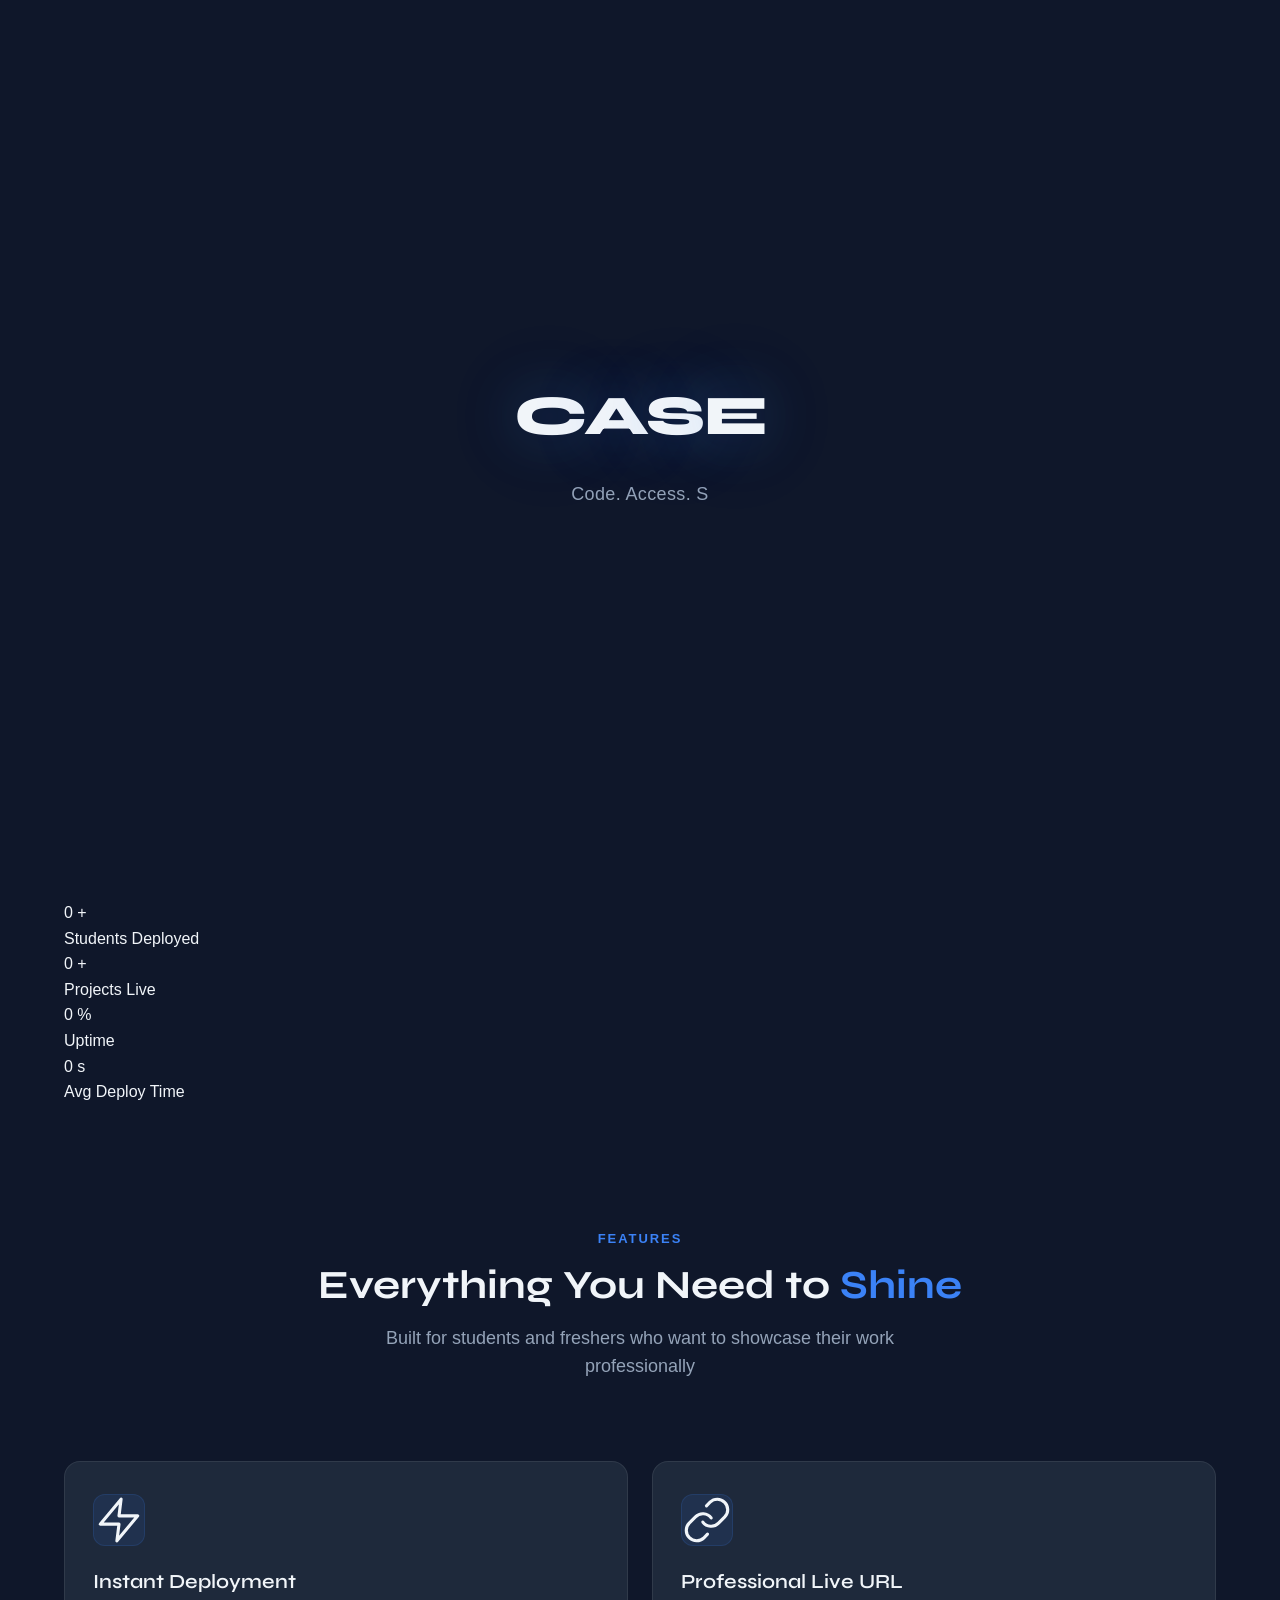
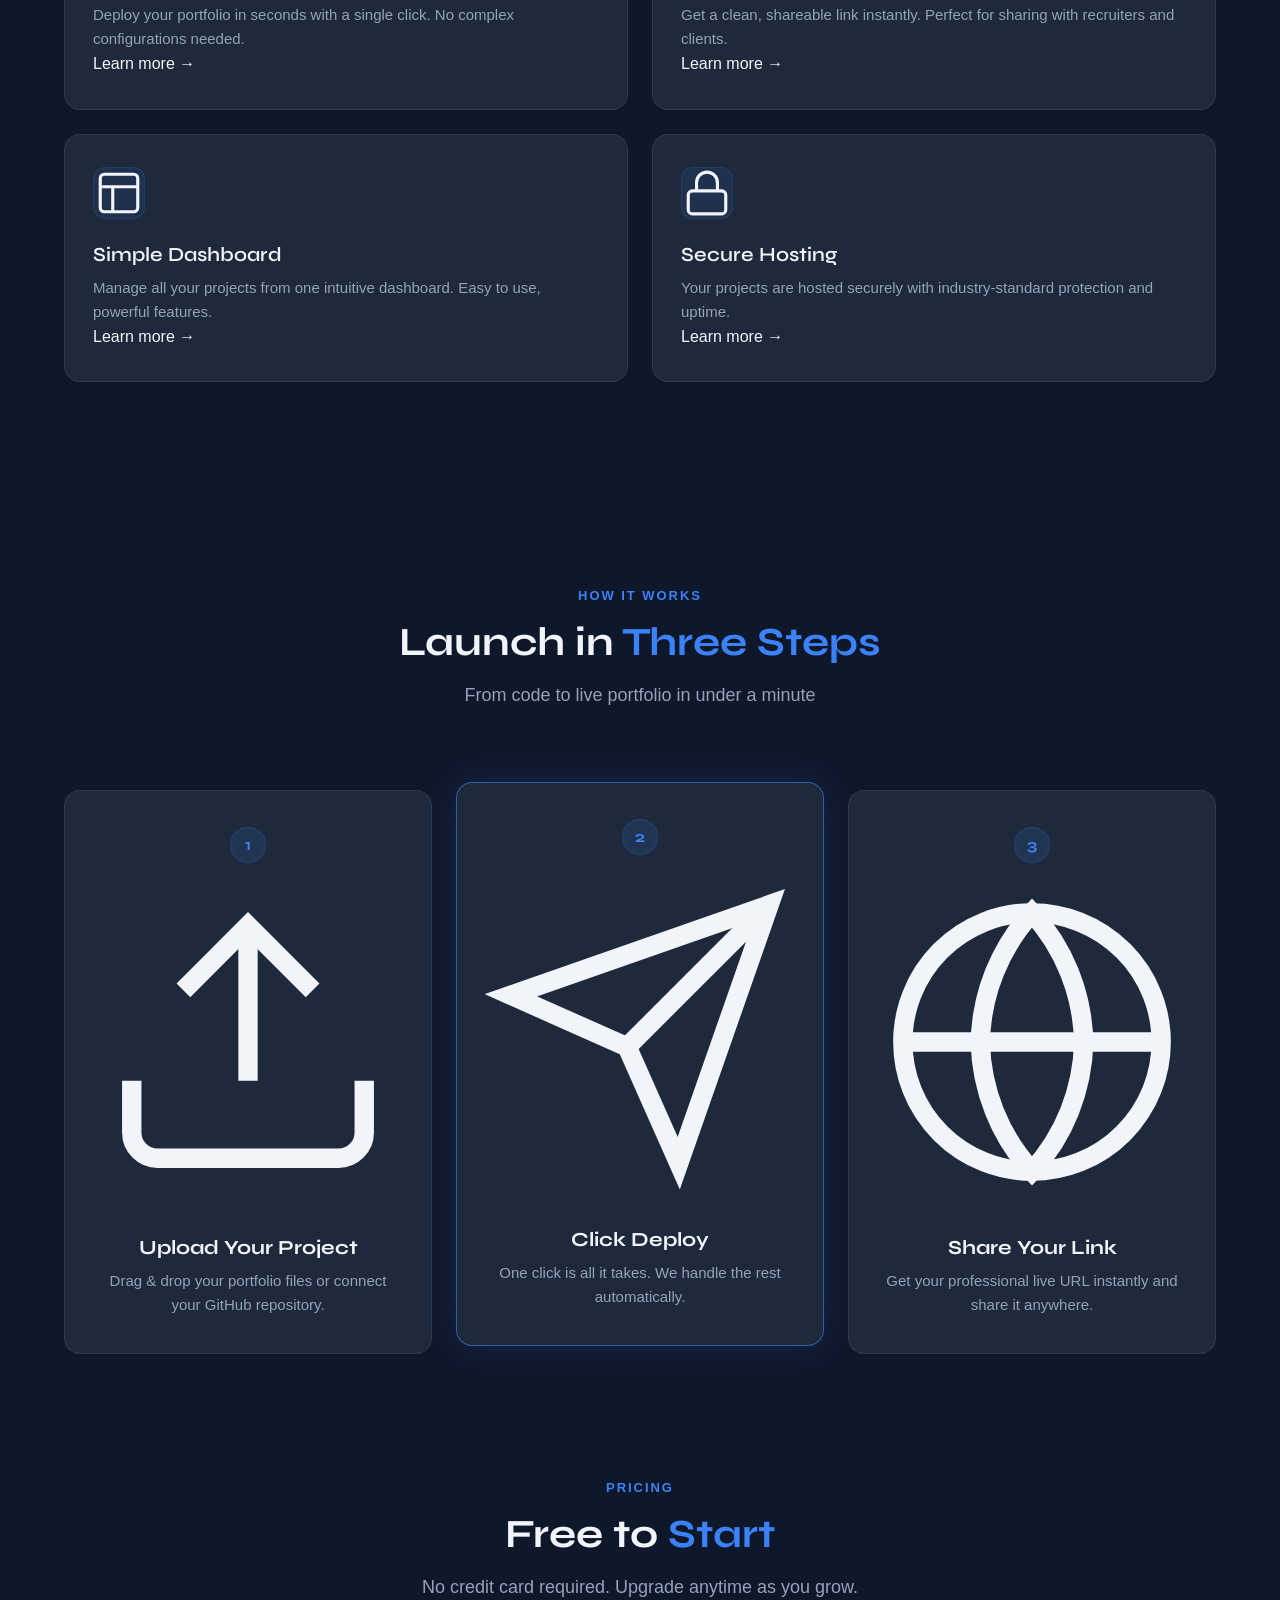
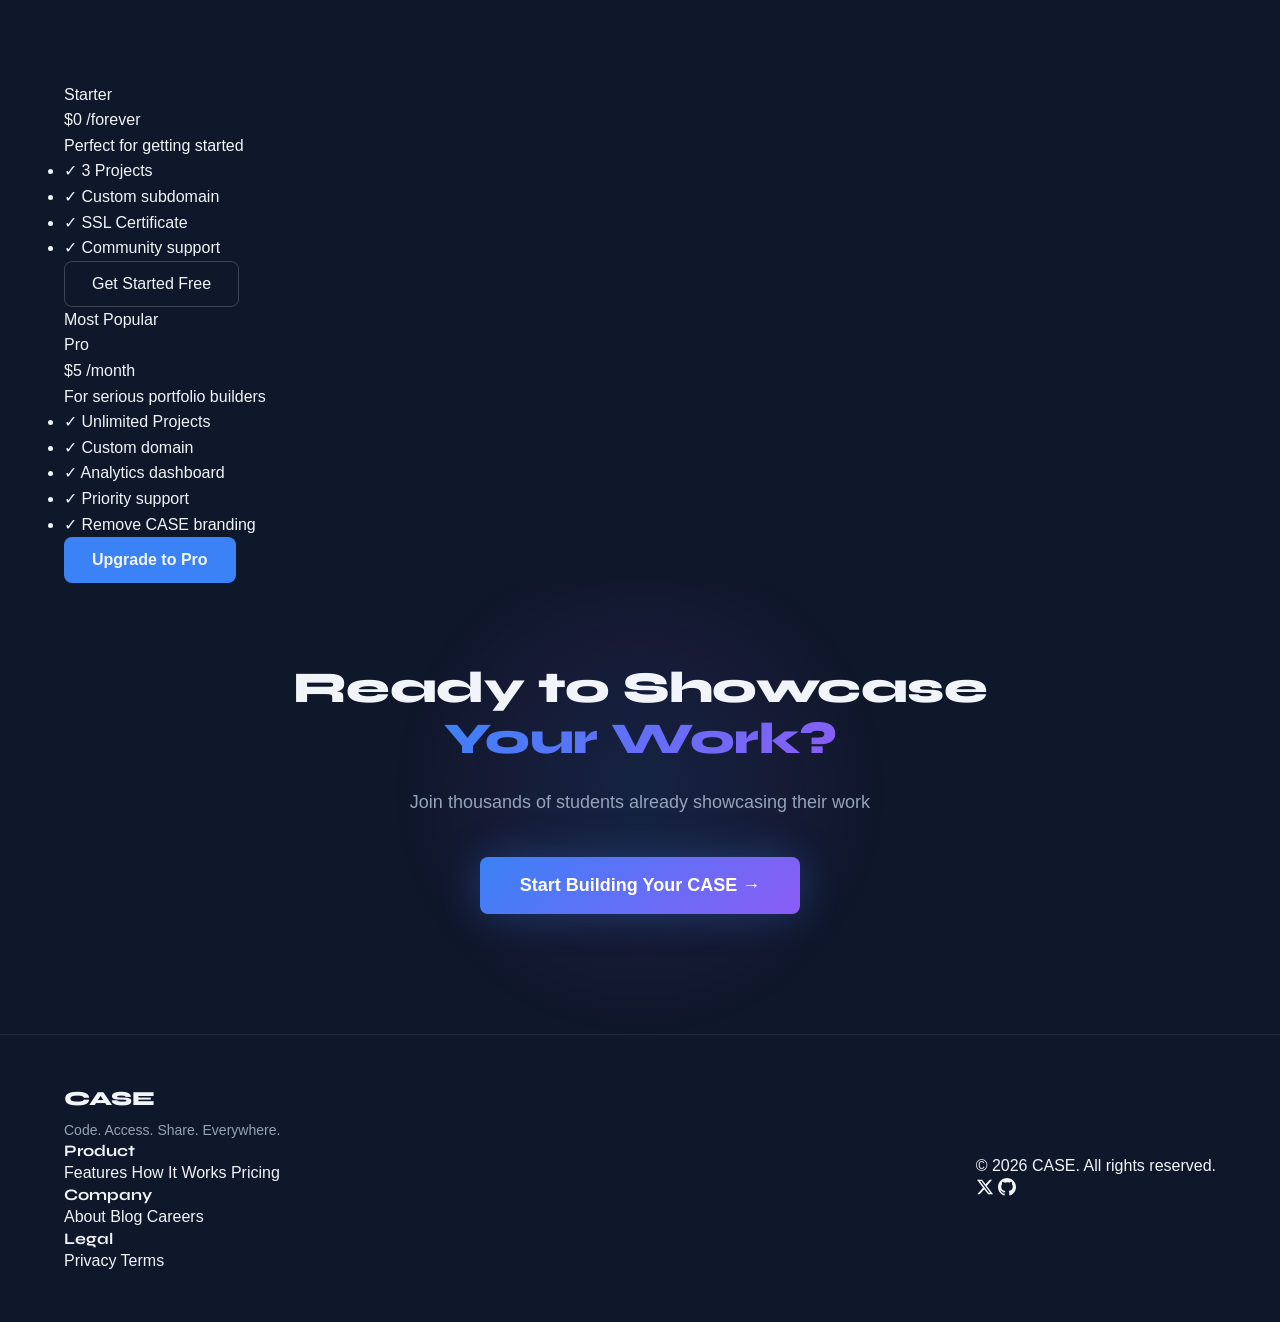
==== index.html @ 9d77554d "Update animation specifications and project files" ====
<!DOCTYPE html>
<html lang="en">

<head>
  <meta charset="UTF-8" />
  <meta name="viewport" content="width=device-width, initial-scale=1.0" />
  <title>CASE — Code. Access. Share. Everywhere.</title>
  <meta name="description"
    content="CASE is the easiest way to deploy your student portfolio. Upload your project, click deploy, and get a professional live link instantly. Free forever." />
  <meta name="keywords" content="portfolio, deploy, student projects, coding portfolio, CASE, web hosting, freshers" />
  <meta name="author" content="CASE" />
  <meta property="og:title" content="CASE — Show Your Skills. Instantly." />
  <meta property="og:description"
    content="Upload your project, click deploy, get a professional live link. Built for CS students, freshers, and bootcamp grads." />
  <meta property="og:type" content="website" />
  <meta name="twitter:card" content="summary_large_image" />

  <!-- Fonts -->
  <link rel="preconnect" href="https://fonts.googleapis.com" />
  <link rel="preconnect" href="https://fonts.gstatic.com" crossorigin />
  <link
    href="https://fonts.googleapis.com/css2?family=Inter:wght@400;500;600;700;800;900&family=Syne:wght@600;700;800&display=swap"
    rel="stylesheet" />

  <link rel="stylesheet" href="styles.css" />
</head>

<body>

  <!-- ═══════════════ PARTICLE CANVAS ═══════════════ -->
  <canvas id="particles"></canvas>

  <!-- ═══════════════ GRADIENT MESH ═══════════════ -->
  <div class="gradient-mesh" id="gradientMesh"></div>

  <!-- ═══════════════ LOADING OVERLAY ═══════════════ -->
  <div class="loader-overlay" id="loaderOverlay">
    <div class="loader-logo" id="loaderLogo">
      <span class="logo-c">C</span><span class="logo-a">A</span><span class="logo-s">S</span><span
        class="logo-e">E</span>
    </div>
    <div class="loader-tagline" id="loaderTagline"></div>
    <div class="loader-bar">
      <div class="loader-bar-fill" id="loaderBarFill"></div>
    </div>
  </div>

  <!-- ═══════════════ NAVBAR ═══════════════ -->
  <nav class="navbar" id="navbar">
    <div class="nav-inner">
      <a href="#" class="nav-logo" id="navLogo">
        <span class="nav-logo-icon">
          <svg width="24" height="24" viewBox="0 0 24 24" fill="none">
            <rect x="2" y="2" width="20" height="20" rx="6" stroke="currentColor" stroke-width="2" />
            <path d="M8 12h8M12 8v8" stroke="currentColor" stroke-width="2" stroke-linecap="round" />
          </svg>
        </span>
        CASE
      </a>
      <div class="nav-links" id="navLinks">
        <a href="#features" class="nav-link">Features</a>
        <a href="#how-it-works" class="nav-link">How It Works</a>
        <a href="#pricing" class="nav-link">Pricing</a>
        <button class="btn-primary btn-nav" id="navCta">
          Get Started
          <span class="btn-arrow">→</span>
        </button>
      </div>
      <button class="mobile-menu-btn" id="mobileMenuBtn" aria-label="Menu">
        <span></span><span></span><span></span>
      </button>
    </div>
  </nav>

  <!-- ═══════════════ HERO SECTION ═══════════════ -->
  <section class="hero" id="hero">
    <div class="hero-inner">

      <!-- Left Column -->
      <div class="hero-content" id="heroContent">
        <div class="hero-badge">
          <span class="badge-dot"></span>
          Now in Public Beta
        </div>
        <h1 class="hero-headline">
          Show Your Skills.<br />
          <span class="accent-gradient">Instantly.</span>
        </h1>
        <p class="hero-tagline">Code. Access. Share. Everywhere.</p>
        <p class="hero-description">
          One-click portfolio deployment for students and freshers.
          Upload your projects, deploy instantly, and share
          professional live links with HR.
        </p>
        <div class="hero-buttons">
          <button class="btn-primary btn-lg" id="heroCta">
            <span class="btn-shine"></span>
            Create Your CASE
            <span class="btn-arrow">→</span>
          </button>
          <button class="btn-secondary btn-lg" id="heroDemo">
            <span class="btn-play">▶</span>
            View Demo
          </button>
        </div>
        <div class="trust-row">
          <span><i class="trust-check">✓</i> No credit card</span>
          <span><i class="trust-check">✓</i> Deploy in seconds</span>
          <span><i class="trust-check">✓</i> Free forever</span>
        </div>
      </div>

      <!-- Right Column: UI Mockup -->
      <div class="hero-mockup" id="heroMockup">
        <div class="mockup-wrapper">

          <!-- Project Upload Card -->
          <div class="mockup-card mockup-upload glass-panel">
            <div class="mockup-card-header">
              <div class="mockup-dots">
                <span class="dot dot-red"></span>
                <span class="dot dot-yellow"></span>
                <span class="dot dot-green"></span>
              </div>
              <div class="mockup-status-badge">
                <span class="status-dot"></span>
              </div>
            </div>
            <div class="mockup-lines">
              <div class="line line-80"></div>
              <div class="line line-60"></div>
            </div>
          </div>

          <!-- Deploy Progress Card -->
          <div class="mockup-card mockup-deploy glass-panel">
            <div class="mockup-deploy-label">Deploying…</div>
            <div class="deploy-bar-track">
              <div class="deploy-bar-fill" id="deployBarFill"></div>
            </div>
            <div class="deploy-percentage" id="deployPercentage">75%</div>
          </div>

          <!-- Live Preview Card -->
          <div class="mockup-card mockup-preview glass-panel">
            <div class="mockup-card-header">
              <div class="mockup-dots">
                <span class="dot dot-red"></span>
                <span class="dot dot-yellow"></span>
                <span class="dot dot-green"></span>
              </div>
              <div class="mockup-url-bar">
                <span class="url-lock">🔒</span>
                <div class="url-text-line"></div>
              </div>
            </div>
            <div class="mockup-preview-body">
              <div class="preview-nav-bar">
                <div class="line line-20"></div>
                <div class="preview-nav-items">
                  <div class="line line-10"></div>
                  <div class="line line-10"></div>
                  <div class="line line-10"></div>
                </div>
              </div>
              <div class="preview-hero-block">
                <div class="line line-50"></div>
                <div class="line line-30 dim"></div>
              </div>
              <div class="preview-cards-row">
                <div class="preview-mini-card"></div>
                <div class="preview-mini-card"></div>
                <div class="preview-mini-card"></div>
              </div>
            </div>
          </div>

          <!-- Floating elements -->
          <div class="mockup-float mockup-float-check">✓ Live</div>
          <div class="mockup-float mockup-float-speed">
            <span class="speed-icon">⚡</span> 1.2s
          </div>

          <!-- Glow effect behind mockup -->
          <div class="mockup-glow"></div>
        </div>
      </div>
    </div>

    <!-- Scroll indicator -->
    <div class="scroll-indicator" id="scrollIndicator">
      <div class="scroll-mouse">
        <div class="scroll-wheel"></div>
      </div>
      <span>Scroll</span>
    </div>
  </section>

  <!-- ═══════════════ SOCIAL PROOF / STATS BAR ═══════════════ -->
  <section class="stats-bar" id="stats-bar">
    <div class="section-inner">
      <div class="stats-grid">
        <div class="stat-item reveal" style="--reveal-delay: 0ms;">
          <span class="stat-number" data-target="2500">0</span>
          <span class="stat-suffix">+</span>
          <p class="stat-label">Students Deployed</p>
        </div>
        <div class="stat-divider"></div>
        <div class="stat-item reveal" style="--reveal-delay: 100ms;">
          <span class="stat-number" data-target="10000">0</span>
          <span class="stat-suffix">+</span>
          <p class="stat-label">Projects Live</p>
        </div>
        <div class="stat-divider"></div>
        <div class="stat-item reveal" style="--reveal-delay: 200ms;">
          <span class="stat-number" data-target="99">0</span>
          <span class="stat-suffix">%</span>
          <p class="stat-label">Uptime</p>
        </div>
        <div class="stat-divider"></div>
        <div class="stat-item reveal" style="--reveal-delay: 300ms;">
          <span class="stat-number" data-target="30">0</span>
          <span class="stat-suffix">s</span>
          <p class="stat-label">Avg Deploy Time</p>
        </div>
      </div>
    </div>
  </section>

  <!-- ═══════════════ FEATURES SECTION ═══════════════ -->
  <section class="features" id="features">
    <div class="section-inner">
      <div class="section-header reveal">
        <span class="section-label">Features</span>
        <h2>Everything You Need to <span class="accent">Shine</span></h2>
        <p class="section-subheading">Built for students and freshers who want to showcase their work professionally</p>
      </div>

      <div class="features-grid">
        <div class="feature-card reveal" style="--reveal-delay: 0ms;">
          <div class="feature-icon-wrap">
            <svg class="feature-svg" viewBox="0 0 24 24" fill="none" stroke="currentColor" stroke-width="1.5">
              <path d="M13 2L3 14h9l-1 8 10-12h-9l1-8z" stroke-linecap="round" stroke-linejoin="round" />
            </svg>
          </div>
          <h3>Instant Deployment</h3>
          <p>Deploy your portfolio in seconds with a single click. No complex configurations needed.</p>
          <a href="#" class="feature-link">Learn more <span>→</span></a>
        </div>

        <div class="feature-card reveal" style="--reveal-delay: 100ms;">
          <div class="feature-icon-wrap">
            <svg class="feature-svg" viewBox="0 0 24 24" fill="none" stroke="currentColor" stroke-width="1.5">
              <path d="M10 13a5 5 0 0 0 7.54.54l3-3a5 5 0 0 0-7.07-7.07l-1.72 1.71" stroke-linecap="round"
                stroke-linejoin="round" />
              <path d="M14 11a5 5 0 0 0-7.54-.54l-3 3a5 5 0 0 0 7.07 7.07l1.71-1.71" stroke-linecap="round"
                stroke-linejoin="round" />
            </svg>
          </div>
          <h3>Professional Live URL</h3>
          <p>Get a clean, shareable link instantly. Perfect for sharing with recruiters and clients.</p>
          <a href="#" class="feature-link">Learn more <span>→</span></a>
        </div>

        <div class="feature-card reveal" style="--reveal-delay: 200ms;">
          <div class="feature-icon-wrap">
            <svg class="feature-svg" viewBox="0 0 24 24" fill="none" stroke="currentColor" stroke-width="1.5">
              <rect x="3" y="3" width="18" height="18" rx="2" ry="2" />
              <line x1="3" y1="9" x2="21" y2="9" />
              <line x1="9" y1="21" x2="9" y2="9" />
            </svg>
          </div>
          <h3>Simple Dashboard</h3>
          <p>Manage all your projects from one intuitive dashboard. Easy to use, powerful features.</p>
          <a href="#" class="feature-link">Learn more <span>→</span></a>
        </div>

        <div class="feature-card reveal" style="--reveal-delay: 300ms;">
          <div class="feature-icon-wrap">
            <svg class="feature-svg" viewBox="0 0 24 24" fill="none" stroke="currentColor" stroke-width="1.5">
              <rect x="3" y="11" width="18" height="11" rx="2" ry="2" />
              <path d="M7 11V7a5 5 0 0 1 10 0v4" />
            </svg>
          </div>
          <h3>Secure Hosting</h3>
          <p>Your projects are hosted securely with industry-standard protection and uptime.</p>
          <a href="#" class="feature-link">Learn more <span>→</span></a>
        </div>
      </div>
    </div>
  </section>

  <!-- ═══════════════ HOW IT WORKS SECTION ═══════════════ -->
  <section class="how-it-works" id="how-it-works">
    <div class="section-inner">
      <div class="section-header reveal">
        <span class="section-label">How It Works</span>
        <h2>Launch in <span class="accent">Three Steps</span></h2>
        <p class="section-subheading">From code to live portfolio in under a minute</p>
      </div>

      <!-- Connecting line -->
      <div class="steps-connector"></div>

      <div class="steps-grid">
        <div class="step-card reveal" style="--reveal-delay: 0ms;">
          <div class="step-number">1</div>
          <div class="step-icon-wrap">
            <svg class="step-svg" viewBox="0 0 24 24" fill="none" stroke="currentColor" stroke-width="1.5">
              <path d="M21 15v4a2 2 0 0 1-2 2H5a2 2 0 0 1-2-2v-4" />
              <polyline points="17 8 12 3 7 8" />
              <line x1="12" y1="3" x2="12" y2="15" />
            </svg>
          </div>
          <h3>Upload Your Project</h3>
          <p>Drag & drop your portfolio files or connect your GitHub repository.</p>
        </div>

        <div class="step-card step-highlight reveal" style="--reveal-delay: 150ms;">
          <div class="step-glow"></div>
          <div class="step-number">2</div>
          <div class="step-icon-wrap">
            <svg class="step-svg" viewBox="0 0 24 24" fill="none" stroke="currentColor" stroke-width="1.5">
              <path d="M22 2L11 13" />
              <path d="M22 2L15 22l-4-9-9-4 20-7z" />
            </svg>
          </div>
          <h3>Click Deploy</h3>
          <p>One click is all it takes. We handle the rest automatically.</p>
        </div>

        <div class="step-card reveal" style="--reveal-delay: 300ms;">
          <div class="step-number">3</div>
          <div class="step-icon-wrap">
            <svg class="step-svg" viewBox="0 0 24 24" fill="none" stroke="currentColor" stroke-width="1.5">
              <circle cx="12" cy="12" r="10" />
              <line x1="2" y1="12" x2="22" y2="12" />
              <path d="M12 2a15.3 15.3 0 0 1 4 10 15.3 15.3 0 0 1-4 10 15.3 15.3 0 0 1-4-10 15.3 15.3 0 0 1 4-10z" />
            </svg>
          </div>
          <h3>Share Your Link</h3>
          <p>Get your professional live URL instantly and share it anywhere.</p>
        </div>
      </div>
    </div>
  </section>

  <!-- ═══════════════ PRICING SECTION ═══════════════ -->
  <section class="pricing" id="pricing">
    <div class="section-inner">
      <div class="section-header reveal">
        <span class="section-label">Pricing</span>
        <h2>Free to <span class="accent">Start</span></h2>
        <p class="section-subheading">No credit card required. Upgrade anytime as you grow.</p>
      </div>

      <div class="pricing-grid">
        <div class="pricing-card reveal" style="--reveal-delay: 0ms;">
          <div class="pricing-tier">Starter</div>
          <div class="pricing-price">
            <span class="price-amount">$0</span>
            <span class="price-period">/forever</span>
          </div>
          <p class="pricing-desc">Perfect for getting started</p>
          <ul class="pricing-features">
            <li><span class="check">✓</span> 3 Projects</li>
            <li><span class="check">✓</span> Custom subdomain</li>
            <li><span class="check">✓</span> SSL Certificate</li>
            <li><span class="check">✓</span> Community support</li>
          </ul>
          <button class="btn-secondary btn-pricing" id="pricingFree">Get Started Free</button>
        </div>

        <div class="pricing-card pricing-popular reveal" style="--reveal-delay: 150ms;">
          <div class="pricing-badge">Most Popular</div>
          <div class="pricing-tier">Pro</div>
          <div class="pricing-price">
            <span class="price-amount">$5</span>
            <span class="price-period">/month</span>
          </div>
          <p class="pricing-desc">For serious portfolio builders</p>
          <ul class="pricing-features">
            <li><span class="check">✓</span> Unlimited Projects</li>
            <li><span class="check">✓</span> Custom domain</li>
            <li><span class="check">✓</span> Analytics dashboard</li>
            <li><span class="check">✓</span> Priority support</li>
            <li><span class="check">✓</span> Remove CASE branding</li>
          </ul>
          <button class="btn-primary btn-pricing" id="pricingPro">Upgrade to Pro</button>
        </div>
      </div>
    </div>
  </section>

  <!-- ═══════════════ FINAL CTA SECTION ═══════════════ -->
  <section class="final-cta" id="final-cta">
    <div class="section-inner">
      <div class="cta-content reveal">
        <h2>Ready to Showcase<br /><span class="accent-gradient">Your Work?</span></h2>
        <p class="cta-sub">Join thousands of students already showcasing their work</p>
        <button class="btn-gradient" id="finalCta">
          <span class="btn-shine"></span>
          Start Building Your CASE
          <span class="btn-arrow">→</span>
        </button>
      </div>
      <!-- CTA glow orb -->
      <div class="cta-glow-orb"></div>
    </div>
  </section>

  <!-- ═══════════════ FOOTER ═══════════════ -->
  <footer class="footer">
    <div class="footer-inner">
      <div class="footer-top">
        <div class="footer-brand">
          <span class="footer-logo">CASE</span>
          <p class="footer-tagline">Code. Access. Share. Everywhere.</p>
        </div>
        <div class="footer-links">
          <div class="footer-col">
            <h4>Product</h4>
            <a href="#features">Features</a>
            <a href="#how-it-works">How It Works</a>
            <a href="#pricing">Pricing</a>
          </div>
          <div class="footer-col">
            <h4>Company</h4>
            <a href="#">About</a>
            <a href="#">Blog</a>
            <a href="#">Careers</a>
          </div>
          <div class="footer-col">
            <h4>Legal</h4>
            <a href="#">Privacy</a>
            <a href="#">Terms</a>
          </div>
        </div>
      </div>
      <div class="footer-bottom">
        <p>&copy; 2026 CASE. All rights reserved.</p>
        <div class="footer-social">
          <a href="#" aria-label="Twitter" class="social-link">
            <svg width="18" height="18" viewBox="0 0 24 24" fill="currentColor">
              <path
                d="M18.244 2.25h3.308l-7.227 8.26 8.502 11.24H16.17l-5.214-6.817L4.99 21.75H1.68l7.73-8.835L1.254 2.25H8.08l4.713 6.231zm-1.161 17.52h1.833L7.084 4.126H5.117z" />
            </svg>
          </a>
          <a href="#" aria-label="GitHub" class="social-link">
            <svg width="18" height="18" viewBox="0 0 24 24" fill="currentColor">
              <path
                d="M12 0c-6.626 0-12 5.373-12 12 0 5.302 3.438 9.8 8.207 11.387.599.111.793-.261.793-.577v-2.234c-3.338.726-4.033-1.416-4.033-1.416-.546-1.387-1.333-1.756-1.333-1.756-1.089-.745.083-.729.083-.729 1.205.084 1.839 1.237 1.839 1.237 1.07 1.834 2.807 1.304 3.492.997.107-.775.418-1.305.762-1.604-2.665-.305-5.467-1.334-5.467-5.931 0-1.311.469-2.381 1.236-3.221-.124-.303-.535-1.524.117-3.176 0 0 1.008-.322 3.301 1.23A11.509 11.509 0 0112 5.803c1.02.005 2.047.138 3.006.404 2.291-1.552 3.297-1.23 3.297-1.23.653 1.653.242 2.874.118 3.176.77.84 1.235 1.911 1.235 3.221 0 4.609-2.807 5.624-5.479 5.921.43.372.823 1.102.823 2.222v3.293c0 .319.192.694.801.576C20.566 21.797 24 17.3 24 12c0-6.627-5.373-12-12-12z" />
            </svg>
          </a>
        </div>
      </div>
    </div>
  </footer>

  <script src="main.js"></script>
</body>

</html>
---- styles.css ----
/* ═══════════════════════════════════════════════════
   CASE — Design System & Styles
   Code. Access. Share. Everywhere.
   ═══════════════════════════════════════════════════ */

/* ─── Design Tokens ─── */
:root {
  /* Colors */
  --bg-primary:     #0F172A;
  --bg-card:        #1E293B;
  --accent-blue:    #3B82F6;
  --accent-purple:  #8B5CF6;
  --text-primary:   #F1F5F9;
  --text-muted:     #94A3B8;
  --border-subtle:  rgba(255, 255, 255, 0.08);
  --glow-blue:      rgba(59, 130, 246, 0.3);

  /* Spacing (8px base) */
  --space-1: 8px;
  --space-2: 16px;
  --space-3: 24px;
  --space-4: 32px;
  --space-5: 40px;
  --space-6: 48px;
  --space-8: 64px;
  --space-10: 80px;
  --space-15: 120px;

  /* Typography */
  --font-display: 'Syne', sans-serif;
  --font-body:    'DM Sans', sans-serif;

  /* Layout */
  --max-width: 1200px;
  --outer-margin: 120px;
  --gutter: 24px;

  /* Shadows */
  --shadow-card:      0 4px 24px rgba(0, 0, 0, 0.3);
  --shadow-card-hover: 0 8px 40px rgba(59, 130, 246, 0.2);
  --shadow-btn-glow:  0 0 20px rgba(59, 130, 246, 0.5);
  --shadow-panel:     0 20px 60px rgba(0, 0, 0, 0.5);

  /* Easings */
  --ease-smooth: cubic-bezier(0.16, 1, 0.3, 1);
  --ease-spring: cubic-bezier(0.34, 1.56, 0.64, 1);
}

/* ─── Reset & Globals ─── */
*, *::before, *::after {
  margin: 0;
  padding: 0;
  box-sizing: border-box;
}

html {
  scroll-behavior: smooth;
  overflow-x: hidden;
}

body {
  font-family: var(--font-body);
  background: var(--bg-primary);
  color: var(--text-primary);
  line-height: 1.6;
  overflow-x: hidden;
  -webkit-font-smoothing: antialiased;
  -moz-osx-font-smoothing: grayscale;
}

h1, h2, h3, h4 {
  font-family: var(--font-display);
  line-height: 1.15;
}

a {
  text-decoration: none;
  color: inherit;
}

button {
  font-family: var(--font-body);
  cursor: pointer;
  border: none;
  outline: none;
}

::selection {
  background: var(--accent-blue);
  color: var(--text-primary);
}

/* ─── Particle Canvas ─── */
#particles {
  position: fixed;
  top: 0;
  left: 0;
  width: 100%;
  height: 100%;
  z-index: 0;
  pointer-events: none;
  opacity: 0;
  transition: opacity 0.8s ease;
}
#particles.visible { opacity: 1; }

/* ─── Gradient Mesh ─── */
.gradient-mesh {
  position: fixed;
  top: 0;
  left: 0;
  width: 100%;
  height: 100%;
  z-index: 0;
  pointer-events: none;
  opacity: 0;
  transition: opacity 1.5s ease;
  background:
    radial-gradient(ellipse 80% 60% at 20% 30%, rgba(59, 130, 246, 0.08) 0%, transparent 70%),
    radial-gradient(ellipse 60% 80% at 80% 70%, rgba(139, 92, 246, 0.06) 0%, transparent 70%),
    radial-gradient(ellipse 90% 50% at 50% 50%, rgba(59, 130, 246, 0.04) 0%, transparent 80%);
}
.gradient-mesh.visible { opacity: 1; }

/* ─── Loading Overlay ─── */
.loader-overlay {
  position: fixed;
  inset: 0;
  z-index: 9999;
  background: var(--bg-primary);
  display: flex;
  flex-direction: column;
  align-items: center;
  justify-content: center;
  gap: 20px;
  transition: opacity 0.6s ease, visibility 0.6s ease;
}
.loader-overlay.hidden {
  opacity: 0;
  visibility: hidden;
  pointer-events: none;
}

.loader-logo {
  font-family: var(--font-display);
  font-size: 56px;
  font-weight: 800;
  letter-spacing: -1px;
  color: var(--text-primary);
  opacity: 0;
  transform: scale(0.9);
  transition: opacity 0.8s var(--ease-smooth), transform 0.8s var(--ease-smooth);
  text-shadow: 0 0 60px var(--glow-blue), 0 0 120px rgba(59, 130, 246, 0.15);
}
.loader-logo.visible {
  opacity: 1;
  transform: scale(1);
}

.loader-tagline {
  font-family: var(--font-body);
  font-size: 18px;
  color: var(--text-muted);
  letter-spacing: 0.02em;
  min-height: 28px;
}

/* ─── Navbar ─── */
.navbar {
  position: fixed;
  top: 0;
  left: 0;
  right: 0;
  z-index: 1000;
  padding: 0 var(--space-8);
  opacity: 0;
  transform: translateY(-10px);
  transition: opacity 0.5s ease, transform 0.5s ease,
              background 0.3s ease, box-shadow 0.3s ease;
}
.navbar.visible {
  opacity: 1;
  transform: translateY(0);
}
.navbar.scrolled {
  background: rgba(15, 23, 42, 0.85);
  backdrop-filter: blur(16px);
  -webkit-backdrop-filter: blur(16px);
  box-shadow: 0 1px 0 var(--border-subtle);
}

.nav-inner {
  max-width: var(--max-width);
  margin: 0 auto;
  height: 72px;
  display: flex;
  align-items: center;
  justify-content: space-between;
}

.nav-logo {
  font-family: var(--font-display);
  font-size: 24px;
  font-weight: 800;
  letter-spacing: -0.5px;
  color: var(--text-primary);
  transition: text-shadow 0.3s ease;
}
.nav-logo:hover {
  text-shadow: 0 0 20px var(--glow-blue);
}

.nav-links {
  display: flex;
  align-items: center;
  gap: var(--space-5);
}

.nav-link {
  font-size: 15px;
  font-weight: 500;
  color: var(--text-muted);
  position: relative;
  transition: color 0.25s ease;
}
.nav-link:hover { color: var(--text-primary); }
.nav-link::after {
  content: '';
  position: absolute;
  bottom: -4px;
  left: 0;
  width: 0;
  height: 2px;
  background: var(--accent-blue);
  border-radius: 2px;
  transition: width 0.3s var(--ease-smooth);
}
.nav-link:hover::after { width: 100%; }

.btn-nav {
  padding: 10px 22px;
  font-size: 14px;
}

/* ─── Buttons ─── */
.btn-primary {
  background: var(--accent-blue);
  color: var(--text-primary);
  padding: 14px 28px;
  border-radius: 8px;
  font-weight: 600;
  font-size: 16px;
  border: none;
  cursor: pointer;
  transition: transform 0.2s var(--ease-spring), box-shadow 0.2s ease;
  position: relative;
  overflow: hidden;
}
.btn-primary:hover {
  transform: scale(1.02);
  box-shadow: var(--shadow-btn-glow);
}
.btn-primary::after {
  content: '';
  position: absolute;
  inset: 0;
  background: linear-gradient(135deg, rgba(255,255,255,0.1) 0%, transparent 50%);
  opacity: 0;
  transition: opacity 0.3s ease;
}
.btn-primary:hover::after { opacity: 1; }

.btn-secondary {
  background: transparent;
  color: var(--text-primary);
  padding: 13px 27px;
  border-radius: 8px;
  border: 1px solid rgba(255, 255, 255, 0.2);
  font-weight: 500;
  font-size: 16px;
  cursor: pointer;
  transition: border-color 0.25s ease, color 0.25s ease, box-shadow 0.25s ease;
}
.btn-secondary:hover {
  border-color: var(--accent-blue);
  color: var(--accent-blue);
  box-shadow: 0 0 15px rgba(59, 130, 246, 0.15);
}

.btn-gradient {
  background: linear-gradient(135deg, var(--accent-blue), var(--accent-purple));
  color: white;
  padding: 18px 40px;
  border-radius: 8px;
  font-weight: 700;
  font-size: 18px;
  border: none;
  cursor: pointer;
  box-shadow: 0 0 40px rgba(59, 130, 246, 0.3);
  transition: transform 0.25s var(--ease-spring), box-shadow 0.25s ease;
  position: relative;
  overflow: hidden;
}
.btn-gradient:hover {
  transform: scale(1.03);
  box-shadow: 0 0 60px rgba(59, 130, 246, 0.5);
}
.btn-gradient::before {
  content: '';
  position: absolute;
  inset: 0;
  background: linear-gradient(135deg, rgba(255,255,255,0.15) 0%, transparent 60%);
  opacity: 0;
  transition: opacity 0.3s ease;
}
.btn-gradient:hover::before { opacity: 1; }

/* ─── Glassmorphism Panel ─── */
.glass-panel {
  background: rgba(30, 41, 59, 0.6);
  backdrop-filter: blur(12px);
  -webkit-backdrop-filter: blur(12px);
  border: 1px solid rgba(255, 255, 255, 0.1);
  border-radius: 16px;
  box-shadow: var(--shadow-panel);
}

/* ─── Scroll Reveal ─── */
.reveal {
  opacity: 0;
  transform: translateY(24px);
  transition: opacity 0.6s ease, transform 0.6s ease;
  transition-delay: var(--reveal-delay, 0ms);
}
.reveal.visible {
  opacity: 1;
  transform: translateY(0);
}

/* ─── Accents ─── */
.accent { color: var(--accent-blue); }

.accent-gradient {
  background: linear-gradient(135deg, var(--accent-blue), var(--accent-purple));
  -webkit-background-clip: text;
  -webkit-text-fill-color: transparent;
  background-clip: text;
}

/* ─── Section Shared ─── */
.section-inner {
  max-width: var(--max-width);
  margin: 0 auto;
  padding: 0 var(--space-3);
}

.section-header {
  text-align: center;
  margin-bottom: var(--space-10);
}

.section-label {
  display: inline-block;
  font-size: 13px;
  font-weight: 600;
  letter-spacing: 0.15em;
  text-transform: uppercase;
  color: var(--accent-blue);
  margin-bottom: 12px;
}

.section-header h2 {
  font-size: clamp(32px, 5vw, 40px);
  font-weight: 700;
  margin-bottom: 16px;
}

.section-subheading {
  font-size: 18px;
  color: var(--text-muted);
  max-width: 540px;
  margin: 0 auto;
}

/* ─── Trust Row ─── */
.trust-row {
  display: flex;
  gap: var(--space-3);
  font-size: 14px;
  color: var(--text-muted);
  font-weight: 500;
  flex-wrap: wrap;
}
.trust-check {
  color: var(--accent-blue);
  font-style: normal;
  margin-right: 4px;
}

/* ═══════════════════════════════════
   HERO SECTION
   ═══════════════════════════════════ */
.hero {
  position: relative;
  z-index: 1;
  min-height: 100vh;
  display: flex;
  align-items: center;
  padding: var(--space-15) var(--space-8) var(--space-10);
}

.hero-inner {
  max-width: var(--max-width);
  margin: 0 auto;
  display: grid;
  grid-template-columns: 1fr 1fr;
  gap: var(--space-8);
  align-items: center;
  width: 100%;
}

.hero-content {
  opacity: 0;
  transform: translateY(30px);
  transition: opacity 0.7s var(--ease-smooth), transform 0.7s var(--ease-smooth);
}
.hero-content.visible {
  opacity: 1;
  transform: translateY(0);
}

.hero-headline {
  font-size: clamp(40px, 6vw, 64px);
  font-weight: 800;
  line-height: 1.1;
  margin-bottom: var(--space-3);
  letter-spacing: -1.5px;
}

.hero-tagline {
  font-size: 20px;
  color: var(--text-muted);
  font-weight: 500;
  margin-bottom: var(--space-2);
  letter-spacing: 0.02em;
}

.hero-description {
  font-size: 17px;
  color: var(--text-muted);
  max-width: 460px;
  margin-bottom: var(--space-5);
  line-height: 1.7;
}

.hero-buttons {
  display: flex;
  gap: var(--space-2);
  margin-bottom: var(--space-4);
  flex-wrap: wrap;
}

/* ─── Hero Mockup ─── */
.hero-mockup {
  position: relative;
  opacity: 0;
  filter: blur(8px);
  transform: translateY(30px);
  transition: opacity 0.8s var(--ease-smooth),
              filter 0.8s var(--ease-smooth),
              transform 0.8s var(--ease-smooth);
}
.hero-mockup.visible {
  opacity: 1;
  filter: blur(0);
  transform: translateY(0);
}

.mockup-wrapper {
  position: relative;
  animation: float 6s ease-in-out infinite;
}

@keyframes float {
  0%, 100% { transform: translateY(0px); }
  50%      { transform: translateY(-12px); }
}

.mockup-glow {
  position: absolute;
  top: 50%;
  left: 50%;
  width: 320px;
  height: 320px;
  transform: translate(-50%, -50%);
  background: radial-gradient(circle, rgba(59, 130, 246, 0.2) 0%, transparent 70%);
  border-radius: 50%;
  pointer-events: none;
  z-index: -1;
}

.mockup-card {
  padding: 20px;
  margin-bottom: 16px;
}

.mockup-card-header {
  display: flex;
  align-items: center;
  justify-content: space-between;
  margin-bottom: 16px;
}

.mockup-dots {
  display: flex;
  gap: 6px;
}

.dot {
  width: 10px; height: 10px;
  border-radius: 50%;
}
.dot-red    { background: #EF4444; }
.dot-yellow { background: #F59E0B; }
.dot-green  { background: #22C55E; }

.mockup-status-badge {
  width: 20px; height: 20px;
  border-radius: 50%;
  background: rgba(34, 197, 94, 0.15);
  display: flex;
  align-items: center;
  justify-content: center;
}
.status-dot {
  width: 8px; height: 8px;
  border-radius: 50%;
  background: #22C55E;
}

.mockup-lines {
  display: flex;
  flex-direction: column;
  gap: 10px;
}

.line {
  height: 8px;
  border-radius: 4px;
  background: rgba(255, 255, 255, 0.08);
}
.line-80 { width: 80%; }
.line-60 { width: 60%; }
.line-50 { width: 50%; }
.line-30 { width: 30%; }
.line-20 { width: 20%; }
.line-10 { width: 10%; }
.line.dim { opacity: 0.5; }

/* Deploy card */
.mockup-deploy {
  display: flex;
  align-items: center;
  gap: 14px;
}

.mockup-deploy-label {
  font-size: 13px;
  color: var(--text-muted);
  white-space: nowrap;
}

.deploy-bar-track {
  flex: 1;
  height: 8px;
  border-radius: 4px;
  background: rgba(255, 255, 255, 0.06);
  overflow: hidden;
}

.deploy-bar-fill {
  height: 100%;
  width: 0%;
  border-radius: 4px;
  background: linear-gradient(90deg, var(--accent-blue), var(--accent-purple));
  animation: deployBar 3s ease-out forwards;
}

@keyframes deployBar {
  0%   { width: 0%; }
  70%  { width: 75%; }
  80%  { width: 75%; }
  100% { width: 75%; }
}

.deploy-percentage {
  font-size: 13px;
  font-weight: 600;
  color: var(--accent-blue);
  white-space: nowrap;
}

/* Preview card */
.mockup-preview-body {
  display: flex;
  flex-direction: column;
  gap: 12px;
}

.preview-nav-bar {
  display: flex;
  align-items: center;
  justify-content: space-between;
}

.preview-nav-items {
  display: flex;
  gap: 10px;
}

.preview-hero-block {
  display: flex;
  flex-direction: column;
  gap: 8px;
  padding: 14px 0;
}

.preview-cards-row {
  display: flex;
  gap: 10px;
}

.preview-mini-card {
  flex: 1;
  height: 36px;
  border-radius: 6px;
  background: rgba(255, 255, 255, 0.04);
  border: 1px solid rgba(255, 255, 255, 0.05);
}

/* ═══════════════════════════════════
   FEATURES SECTION
   ═══════════════════════════════════ */
.features {
  position: relative;
  z-index: 1;
  padding: var(--space-15) 0;
}

.features-grid {
  display: grid;
  grid-template-columns: repeat(2, 1fr);
  gap: var(--space-3);
}

.feature-card {
  background: var(--bg-card);
  border: 1px solid var(--border-subtle);
  border-radius: 16px;
  padding: 32px 28px;
  transition: transform 0.35s ease, border-color 0.35s ease, box-shadow 0.35s ease;
  position: relative;
  overflow: hidden;
}
.feature-card::before {
  content: '';
  position: absolute;
  top: 0;
  left: 0;
  right: 0;
  height: 1px;
  background: linear-gradient(90deg, transparent, rgba(59, 130, 246, 0.3), transparent);
  opacity: 0;
  transition: opacity 0.35s ease;
}
.feature-card:hover {
  transform: translateY(-4px);
  border-color: rgba(59, 130, 246, 0.4);
  box-shadow: var(--shadow-card-hover);
}
.feature-card:hover::before { opacity: 1; }

.feature-icon-wrap {
  width: 52px;
  height: 52px;
  border-radius: 12px;
  background: rgba(59, 130, 246, 0.1);
  display: flex;
  align-items: center;
  justify-content: center;
  margin-bottom: var(--space-3);
  font-size: 24px;
  border: 1px solid rgba(59, 130, 246, 0.15);
}

.feature-card h3 {
  font-size: 20px;
  font-weight: 600;
  margin-bottom: 10px;
  color: var(--text-primary);
}

.feature-card p {
  font-size: 15px;
  color: var(--text-muted);
  line-height: 1.6;
}

/* ═══════════════════════════════════
   HOW IT WORKS SECTION
   ═══════════════════════════════════ */
.how-it-works {
  position: relative;
  z-index: 1;
  padding: var(--space-10) 0 var(--space-15);
}

.steps-grid {
  display: grid;
  grid-template-columns: repeat(3, 1fr);
  gap: var(--space-3);
}

.step-card {
  background: var(--bg-card);
  border: 1px solid var(--border-subtle);
  border-radius: 16px;
  padding: 36px 28px;
  text-align: center;
  transition: transform 0.35s ease, border-color 0.35s ease, box-shadow 0.35s ease;
  position: relative;
}

.step-card.step-highlight {
  border-color: rgba(59, 130, 246, 0.6);
  box-shadow: 0 0 40px rgba(59, 130, 246, 0.15);
  transform: translateY(-8px);
}

.step-number {
  width: 36px;
  height: 36px;
  border-radius: 50%;
  background: rgba(59, 130, 246, 0.12);
  color: var(--accent-blue);
  font-family: var(--font-display);
  font-weight: 700;
  font-size: 16px;
  display: flex;
  align-items: center;
  justify-content: center;
  margin: 0 auto var(--space-3);
  border: 1px solid rgba(59, 130, 246, 0.2);
}

.step-icon-wrap {
  font-size: 32px;
  margin-bottom: var(--space-3);
}

.step-card h3 {
  font-size: 20px;
  font-weight: 700;
  margin-bottom: 10px;
  color: var(--text-primary);
}

.step-card p {
  font-size: 15px;
  color: var(--text-muted);
  line-height: 1.6;
}

/* ═══════════════════════════════════
   FINAL CTA SECTION
   ═══════════════════════════════════ */
.final-cta {
  position: relative;
  z-index: 1;
  padding: var(--space-10) 0 var(--space-15);
  overflow: hidden;
}

.final-cta .section-inner {
  position: relative;
}

.cta-content {
  text-align: center;
  position: relative;
  z-index: 2;
}

.cta-content h2 {
  font-size: clamp(32px, 5vw, 44px);
  font-weight: 800;
  margin-bottom: var(--space-3);
  letter-spacing: -0.5px;
}

.cta-sub {
  font-size: 18px;
  color: var(--text-muted);
  margin-bottom: var(--space-5);
}

.cta-glow-orb {
  position: absolute;
  top: 50%;
  left: 50%;
  transform: translate(-50%, -50%);
  width: 500px;
  height: 500px;
  background: radial-gradient(circle, rgba(59, 130, 246, 0.12) 0%, rgba(139, 92, 246, 0.06) 40%, transparent 70%);
  border-radius: 50%;
  pointer-events: none;
  animation: ctaPulse 5s ease-in-out infinite;
}

@keyframes ctaPulse {
  0%, 100% { transform: translate(-50%, -50%) scale(1); opacity: 0.8; }
  50%      { transform: translate(-50%, -50%) scale(1.1); opacity: 1; }
}

/* ═══════════════════════════════════
   FOOTER
   ═══════════════════════════════════ */
.footer {
  position: relative;
  z-index: 1;
  border-top: 1px solid var(--border-subtle);
  padding: var(--space-6) 0;
}

.footer-inner {
  max-width: var(--max-width);
  margin: 0 auto;
  padding: 0 var(--space-3);
  display: flex;
  align-items: center;
  justify-content: space-between;
}

.footer-logo {
  font-family: var(--font-display);
  font-size: 20px;
  font-weight: 800;
  color: var(--text-primary);
}

.footer-tagline {
  font-size: 14px;
  color: var(--text-muted);
  margin-top: 4px;
}

.footer-copy p {
  font-size: 14px;
  color: var(--text-muted);
}

/* ═══════════════════════════════════
   RESPONSIVE
   ═══════════════════════════════════ */
@media (max-width: 1024px) {
  :root {
    --outer-margin: 48px;
  }
  .hero { padding: var(--space-15) var(--space-5) var(--space-10); }
  .navbar { padding: 0 var(--space-5); }
}

@media (max-width: 900px) {
  .hero-inner {
    grid-template-columns: 1fr;
    gap: var(--space-8);
  }
  .hero-content { text-align: center; }
  .hero-description { margin-left: auto; margin-right: auto; }
  .hero-buttons { justify-content: center; }
  .trust-row { justify-content: center; }
  .hero-mockup { max-width: 480px; margin: 0 auto; }
  .features-grid { grid-template-columns: 1fr; }
  .steps-grid { grid-template-columns: 1fr; }
  .step-card.step-highlight { transform: none; }
}

@media (max-width: 640px) {
  .hero { padding: var(--space-10) var(--space-3) var(--space-8); }
  .navbar { padding: 0 var(--space-3); }
  .nav-links { gap: var(--space-2); }
  .nav-link { display: none; }
  .hero-headline { letter-spacing: -0.5px; }
  .footer-inner { flex-direction: column; gap: var(--space-3); text-align: center; }
  .trust-row { flex-direction: column; align-items: center; gap: var(--space-1); }
}
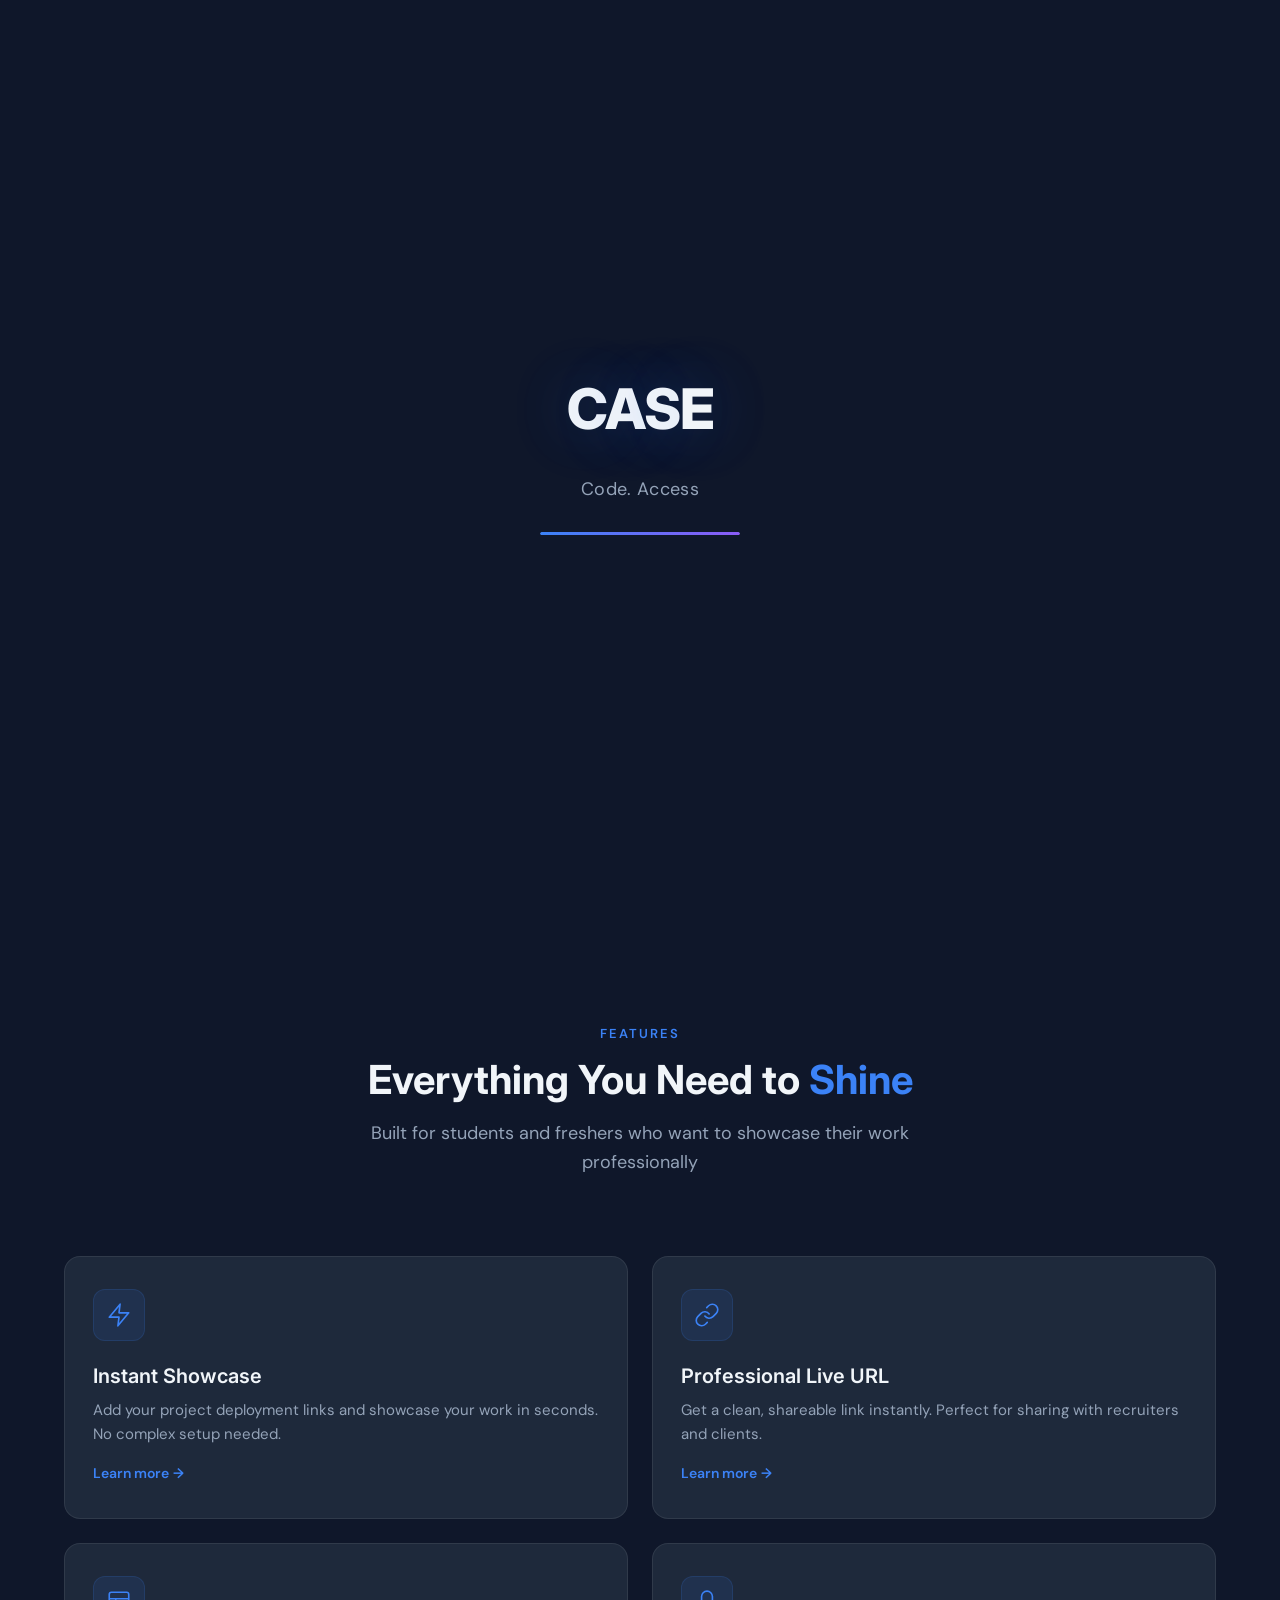
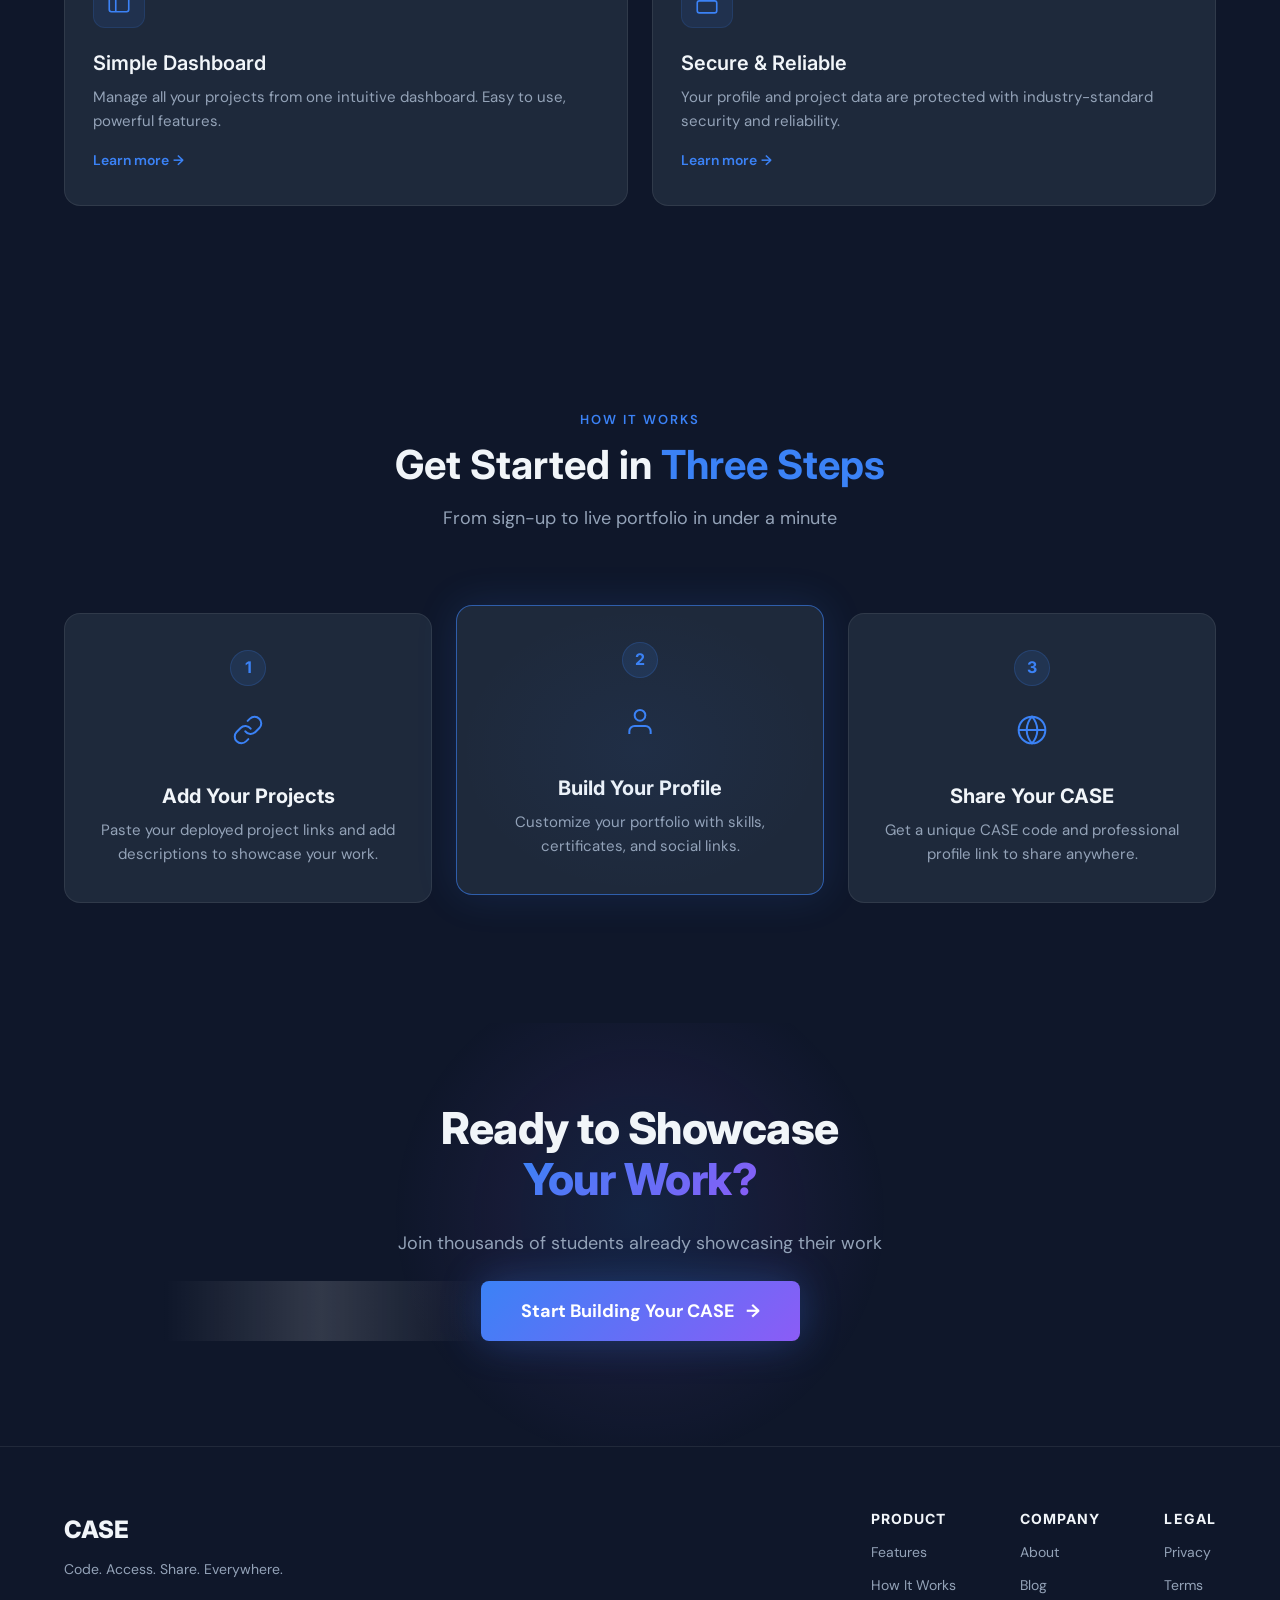
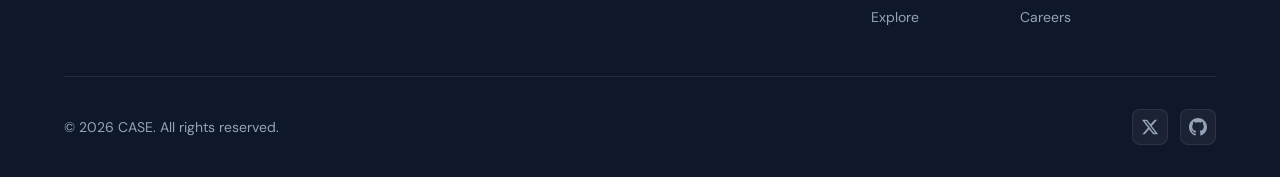
==== commit 97d4821e: "Remove deploy messaging, update to showcase model, optimize mobile responsiveness - Remove trust row" ====
--- a/index.html
+++ b/index.html
@@ -6,23 +6,34 @@
   <meta name="viewport" content="width=device-width, initial-scale=1.0" />
   <title>CASE — Code. Access. Share. Everywhere.</title>
   <meta name="description"
-    content="CASE is the easiest way to deploy your student portfolio. Upload your project, click deploy, and get a professional live link instantly. Free forever." />
-  <meta name="keywords" content="portfolio, deploy, student projects, coding portfolio, CASE, web hosting, freshers" />
+    content="CASE is the easiest way for students to showcase their portfolio. Add your project links, build your profile, and share with recruiters instantly." />
+  <meta name="keywords" content="portfolio, showcase, student projects, coding portfolio, CASE, project links, freshers" />
   <meta name="author" content="CASE" />
   <meta property="og:title" content="CASE — Show Your Skills. Instantly." />
   <meta property="og:description"
-    content="Upload your project, click deploy, get a professional live link. Built for CS students, freshers, and bootcamp grads." />
+    content="Add your project links, build your profile, and share with recruiters. Built for CS students, freshers, and bootcamp grads." />
   <meta property="og:type" content="website" />
   <meta name="twitter:card" content="summary_large_image" />
 
+  <meta name="theme-color" content="#0F172A" />
+  <link rel="icon" type="image/svg+xml" href="data:image/svg+xml,<svg xmlns='http://www.w3.org/2000/svg' viewBox='0 0 100 100'><rect width='100' height='100' rx='20' fill='%233B82F6'/><text x='50' y='72' font-size='60' font-weight='bold' fill='white' text-anchor='middle' font-family='sans-serif'>C</text></svg>" />
+
   <!-- Fonts -->
+  <link rel="dns-prefetch" href="https://fonts.googleapis.com" />
   <link rel="preconnect" href="https://fonts.googleapis.com" />
   <link rel="preconnect" href="https://fonts.gstatic.com" crossorigin />
   <link
-    href="https://fonts.googleapis.com/css2?family=Inter:wght@400;500;600;700;800;900&family=Syne:wght@600;700;800&display=swap"
-    rel="stylesheet" />
+    href="https://fonts.googleapis.com/css2?family=DM+Sans:wght@400;500;600;700&family=Inter:wght@600;700;800;900&display=swap"
+    rel="stylesheet" media="print" onload="this.media='all'" />
+  <noscript>
+    <link href="https://fonts.googleapis.com/css2?family=DM+Sans:wght@400;500;600;700&family=Inter:wght@600;700;800;900&display=swap" rel="stylesheet" />
+  </noscript>
 
   <link rel="stylesheet" href="styles.css" />
+
+  <!-- Prefetch app pages -->
+  <link rel="prefetch" href="/public/auth.html" />
+  <link rel="prefetch" href="/public/explore.html" />
 </head>
 
 <body>
@@ -60,11 +71,11 @@
       <div class="nav-links" id="navLinks">
         <a href="#features" class="nav-link">Features</a>
         <a href="#how-it-works" class="nav-link">How It Works</a>
-        <a href="#pricing" class="nav-link">Pricing</a>
-        <button class="btn-primary btn-nav" id="navCta">
+        <a href="/public/explore.html" class="nav-link">Explore</a>
+        <a href="/public/auth.html" class="btn-primary btn-nav" id="navCta">
           Get Started
           <span class="btn-arrow">→</span>
-        </button>
+        </a>
       </div>
       <button class="mobile-menu-btn" id="mobileMenuBtn" aria-label="Menu">
         <span></span><span></span><span></span>
@@ -88,26 +99,22 @@
         </h1>
         <p class="hero-tagline">Code. Access. Share. Everywhere.</p>
         <p class="hero-description">
-          One-click portfolio deployment for students and freshers.
-          Upload your projects, deploy instantly, and share
-          professional live links with HR.
+          The portfolio showcase platform for students and freshers.
+          Add your project links, build your profile, and share
+          it with recruiters instantly.
         </p>
         <div class="hero-buttons">
-          <button class="btn-primary btn-lg" id="heroCta">
+          <a href="/public/auth.html" class="btn-primary btn-lg" id="heroCta">
             <span class="btn-shine"></span>
             Create Your CASE
             <span class="btn-arrow">→</span>
-          </button>
-          <button class="btn-secondary btn-lg" id="heroDemo">
+          </a>
+          <a href="/public/explore.html" class="btn-secondary btn-lg" id="heroDemo">
             <span class="btn-play">▶</span>
-            View Demo
-          </button>
-        </div>
-        <div class="trust-row">
-          <span><i class="trust-check">✓</i> No credit card</span>
-          <span><i class="trust-check">✓</i> Deploy in seconds</span>
-          <span><i class="trust-check">✓</i> Free forever</span>
-        </div>
+            Explore Profiles
+          </a>
+        </div>
+
       </div>
 
       <!-- Right Column: UI Mockup -->
@@ -132,13 +139,13 @@
             </div>
           </div>
 
-          <!-- Deploy Progress Card -->
+          <!-- Link Added Card -->
           <div class="mockup-card mockup-deploy glass-panel">
-            <div class="mockup-deploy-label">Deploying…</div>
+            <div class="mockup-deploy-label">Adding link…</div>
             <div class="deploy-bar-track">
               <div class="deploy-bar-fill" id="deployBarFill"></div>
             </div>
-            <div class="deploy-percentage" id="deployPercentage">75%</div>
+            <div class="deploy-percentage" id="deployPercentage">✓</div>
           </div>
 
           <!-- Live Preview Card -->
@@ -196,36 +203,6 @@
     </div>
   </section>
 
-  <!-- ═══════════════ SOCIAL PROOF / STATS BAR ═══════════════ -->
-  <section class="stats-bar" id="stats-bar">
-    <div class="section-inner">
-      <div class="stats-grid">
-        <div class="stat-item reveal" style="--reveal-delay: 0ms;">
-          <span class="stat-number" data-target="2500">0</span>
-          <span class="stat-suffix">+</span>
-          <p class="stat-label">Students Deployed</p>
-        </div>
-        <div class="stat-divider"></div>
-        <div class="stat-item reveal" style="--reveal-delay: 100ms;">
-          <span class="stat-number" data-target="10000">0</span>
-          <span class="stat-suffix">+</span>
-          <p class="stat-label">Projects Live</p>
-        </div>
-        <div class="stat-divider"></div>
-        <div class="stat-item reveal" style="--reveal-delay: 200ms;">
-          <span class="stat-number" data-target="99">0</span>
-          <span class="stat-suffix">%</span>
-          <p class="stat-label">Uptime</p>
-        </div>
-        <div class="stat-divider"></div>
-        <div class="stat-item reveal" style="--reveal-delay: 300ms;">
-          <span class="stat-number" data-target="30">0</span>
-          <span class="stat-suffix">s</span>
-          <p class="stat-label">Avg Deploy Time</p>
-        </div>
-      </div>
-    </div>
-  </section>
 
   <!-- ═══════════════ FEATURES SECTION ═══════════════ -->
   <section class="features" id="features">
@@ -243,8 +220,8 @@
               <path d="M13 2L3 14h9l-1 8 10-12h-9l1-8z" stroke-linecap="round" stroke-linejoin="round" />
             </svg>
           </div>
-          <h3>Instant Deployment</h3>
-          <p>Deploy your portfolio in seconds with a single click. No complex configurations needed.</p>
+          <h3>Instant Showcase</h3>
+          <p>Add your project deployment links and showcase your work in seconds. No complex setup needed.</p>
           <a href="#" class="feature-link">Learn more <span>→</span></a>
         </div>
 
@@ -282,8 +259,8 @@
               <path d="M7 11V7a5 5 0 0 1 10 0v4" />
             </svg>
           </div>
-          <h3>Secure Hosting</h3>
-          <p>Your projects are hosted securely with industry-standard protection and uptime.</p>
+          <h3>Secure & Reliable</h3>
+          <p>Your profile and project data are protected with industry-standard security and reliability.</p>
           <a href="#" class="feature-link">Learn more <span>→</span></a>
         </div>
       </div>
@@ -295,8 +272,8 @@
     <div class="section-inner">
       <div class="section-header reveal">
         <span class="section-label">How It Works</span>
-        <h2>Launch in <span class="accent">Three Steps</span></h2>
-        <p class="section-subheading">From code to live portfolio in under a minute</p>
+        <h2>Get Started in <span class="accent">Three Steps</span></h2>
+        <p class="section-subheading">From sign-up to live portfolio in under a minute</p>
       </div>
 
       <!-- Connecting line -->
@@ -307,13 +284,12 @@
           <div class="step-number">1</div>
           <div class="step-icon-wrap">
             <svg class="step-svg" viewBox="0 0 24 24" fill="none" stroke="currentColor" stroke-width="1.5">
-              <path d="M21 15v4a2 2 0 0 1-2 2H5a2 2 0 0 1-2-2v-4" />
-              <polyline points="17 8 12 3 7 8" />
-              <line x1="12" y1="3" x2="12" y2="15" />
-            </svg>
-          </div>
-          <h3>Upload Your Project</h3>
-          <p>Drag & drop your portfolio files or connect your GitHub repository.</p>
+              <path d="M10 13a5 5 0 0 0 7.54.54l3-3a5 5 0 0 0-7.07-7.07l-1.72 1.71" stroke-linecap="round" stroke-linejoin="round" />
+              <path d="M14 11a5 5 0 0 0-7.54-.54l-3 3a5 5 0 0 0 7.07 7.07l1.71-1.71" stroke-linecap="round" stroke-linejoin="round" />
+            </svg>
+          </div>
+          <h3>Add Your Projects</h3>
+          <p>Paste your deployed project links and add descriptions to showcase your work.</p>
         </div>
 
         <div class="step-card step-highlight reveal" style="--reveal-delay: 150ms;">
@@ -321,12 +297,12 @@
           <div class="step-number">2</div>
           <div class="step-icon-wrap">
             <svg class="step-svg" viewBox="0 0 24 24" fill="none" stroke="currentColor" stroke-width="1.5">
-              <path d="M22 2L11 13" />
-              <path d="M22 2L15 22l-4-9-9-4 20-7z" />
-            </svg>
-          </div>
-          <h3>Click Deploy</h3>
-          <p>One click is all it takes. We handle the rest automatically.</p>
+              <path d="M20 21v-2a4 4 0 0 0-4-4H8a4 4 0 0 0-4 4v2" />
+              <circle cx="12" cy="7" r="4" />
+            </svg>
+          </div>
+          <h3>Build Your Profile</h3>
+          <p>Customize your portfolio with skills, certificates, and social links.</p>
         </div>
 
         <div class="step-card reveal" style="--reveal-delay: 300ms;">
@@ -338,55 +314,8 @@
               <path d="M12 2a15.3 15.3 0 0 1 4 10 15.3 15.3 0 0 1-4 10 15.3 15.3 0 0 1-4-10 15.3 15.3 0 0 1 4-10z" />
             </svg>
           </div>
-          <h3>Share Your Link</h3>
-          <p>Get your professional live URL instantly and share it anywhere.</p>
-        </div>
-      </div>
-    </div>
-  </section>
-
-  <!-- ═══════════════ PRICING SECTION ═══════════════ -->
-  <section class="pricing" id="pricing">
-    <div class="section-inner">
-      <div class="section-header reveal">
-        <span class="section-label">Pricing</span>
-        <h2>Free to <span class="accent">Start</span></h2>
-        <p class="section-subheading">No credit card required. Upgrade anytime as you grow.</p>
-      </div>
-
-      <div class="pricing-grid">
-        <div class="pricing-card reveal" style="--reveal-delay: 0ms;">
-          <div class="pricing-tier">Starter</div>
-          <div class="pricing-price">
-            <span class="price-amount">$0</span>
-            <span class="price-period">/forever</span>
-          </div>
-          <p class="pricing-desc">Perfect for getting started</p>
-          <ul class="pricing-features">
-            <li><span class="check">✓</span> 3 Projects</li>
-            <li><span class="check">✓</span> Custom subdomain</li>
-            <li><span class="check">✓</span> SSL Certificate</li>
-            <li><span class="check">✓</span> Community support</li>
-          </ul>
-          <button class="btn-secondary btn-pricing" id="pricingFree">Get Started Free</button>
-        </div>
-
-        <div class="pricing-card pricing-popular reveal" style="--reveal-delay: 150ms;">
-          <div class="pricing-badge">Most Popular</div>
-          <div class="pricing-tier">Pro</div>
-          <div class="pricing-price">
-            <span class="price-amount">$5</span>
-            <span class="price-period">/month</span>
-          </div>
-          <p class="pricing-desc">For serious portfolio builders</p>
-          <ul class="pricing-features">
-            <li><span class="check">✓</span> Unlimited Projects</li>
-            <li><span class="check">✓</span> Custom domain</li>
-            <li><span class="check">✓</span> Analytics dashboard</li>
-            <li><span class="check">✓</span> Priority support</li>
-            <li><span class="check">✓</span> Remove CASE branding</li>
-          </ul>
-          <button class="btn-primary btn-pricing" id="pricingPro">Upgrade to Pro</button>
+          <h3>Share Your CASE</h3>
+          <p>Get a unique CASE code and professional profile link to share anywhere.</p>
         </div>
       </div>
     </div>
@@ -398,11 +327,11 @@
       <div class="cta-content reveal">
         <h2>Ready to Showcase<br /><span class="accent-gradient">Your Work?</span></h2>
         <p class="cta-sub">Join thousands of students already showcasing their work</p>
-        <button class="btn-gradient" id="finalCta">
+        <a href="/public/auth.html" class="btn-gradient" id="finalCta">
           <span class="btn-shine"></span>
           Start Building Your CASE
           <span class="btn-arrow">→</span>
-        </button>
+        </a>
       </div>
       <!-- CTA glow orb -->
       <div class="cta-glow-orb"></div>
@@ -422,18 +351,18 @@
             <h4>Product</h4>
             <a href="#features">Features</a>
             <a href="#how-it-works">How It Works</a>
-            <a href="#pricing">Pricing</a>
+            <a href="/public/explore.html">Explore</a>
           </div>
           <div class="footer-col">
             <h4>Company</h4>
-            <a href="#">About</a>
-            <a href="#">Blog</a>
-            <a href="#">Careers</a>
+            <a href="/public/about.html">About</a>
+            <a href="/public/blog.html">Blog</a>
+            <a href="/public/careers.html">Careers</a>
           </div>
           <div class="footer-col">
             <h4>Legal</h4>
-            <a href="#">Privacy</a>
-            <a href="#">Terms</a>
+            <a href="/public/privacy.html">Privacy</a>
+            <a href="/public/terms.html">Terms</a>
           </div>
         </div>
       </div>
@@ -457,7 +386,7 @@
     </div>
   </footer>
 
-  <script src="main.js"></script>
+  <script src="main.js" defer></script>
 </body>
 
 </html>
--- a/styles.css
+++ b/styles.css
@@ -27,7 +27,7 @@
   --space-15: 120px;
 
   /* Typography */
-  --font-display: 'Syne', sans-serif;
+  --font-display: 'Inter', sans-serif;
   --font-body:    'DM Sans', sans-serif;
 
   /* Layout */
@@ -165,6 +165,28 @@
   min-height: 28px;
 }
 
+.loader-bar {
+  width: 200px;
+  height: 3px;
+  background: rgba(255, 255, 255, 0.08);
+  border-radius: 3px;
+  overflow: hidden;
+  margin-top: 8px;
+}
+
+.loader-bar-fill {
+  height: 100%;
+  width: 0%;
+  border-radius: 3px;
+  background: linear-gradient(90deg, var(--accent-blue), var(--accent-purple));
+  animation: loaderFill 2s ease-out forwards;
+}
+
+@keyframes loaderFill {
+  0%   { width: 0%; }
+  100% { width: 100%; }
+}
+
 /* ─── Navbar ─── */
 .navbar {
   position: fixed;
@@ -198,7 +220,17 @@
   justify-content: space-between;
 }
 
+/* ─── Nav Logo Icon ─── */
+.nav-logo-icon {
+  display: inline-flex;
+  align-items: center;
+  margin-right: 8px;
+  color: var(--accent-blue);
+}
+
 .nav-logo {
+  display: flex;
+  align-items: center;
   font-family: var(--font-display);
   font-size: 24px;
   font-weight: 800;
@@ -432,9 +464,9 @@
 .hero-headline {
   font-size: clamp(40px, 6vw, 64px);
   font-weight: 800;
-  line-height: 1.1;
+  line-height: 1.05;
   margin-bottom: var(--space-3);
-  letter-spacing: -1.5px;
+  letter-spacing: -2px;
 }
 
 .hero-tagline {
@@ -583,14 +615,14 @@
   width: 0%;
   border-radius: 4px;
   background: linear-gradient(90deg, var(--accent-blue), var(--accent-purple));
-  animation: deployBar 3s ease-out forwards;
+  animation: deployBar 2.5s ease-out forwards;
 }
 
 @keyframes deployBar {
   0%   { width: 0%; }
-  70%  { width: 75%; }
-  80%  { width: 75%; }
-  100% { width: 75%; }
+  60%  { width: 80%; }
+  85%  { width: 95%; }
+  100% { width: 100%; }
 }
 
 .deploy-percentage {
@@ -822,28 +854,288 @@
   50%      { transform: translate(-50%, -50%) scale(1.1); opacity: 1; }
 }
 
+/* ─── Mobile Menu Button ─── */
+.mobile-menu-btn {
+  display: none;
+  flex-direction: column;
+  gap: 5px;
+  background: none;
+  border: none;
+  cursor: pointer;
+  padding: 8px;
+  z-index: 1001;
+}
+.mobile-menu-btn span {
+  display: block;
+  width: 24px;
+  height: 2px;
+  background: var(--text-primary);
+  border-radius: 2px;
+  transition: transform 0.3s ease, opacity 0.3s ease;
+}
+.mobile-menu-btn.active span:nth-child(1) {
+  transform: rotate(45deg) translate(5px, 5px);
+}
+.mobile-menu-btn.active span:nth-child(2) {
+  opacity: 0;
+}
+.mobile-menu-btn.active span:nth-child(3) {
+  transform: rotate(-45deg) translate(5px, -5px);
+}
+
+/* ─── Buttons Sub-elements ─── */
+.btn-lg {
+  padding: 16px 32px;
+  font-size: 17px;
+}
+
+.btn-arrow {
+  display: inline-block;
+  margin-left: 8px;
+  transition: transform 0.25s ease;
+}
+.btn-primary:hover .btn-arrow,
+.btn-gradient:hover .btn-arrow {
+  transform: translateX(4px);
+}
+
+.btn-shine {
+  position: absolute;
+  top: 0;
+  left: -100%;
+  width: 100%;
+  height: 100%;
+  background: linear-gradient(90deg, transparent, rgba(255, 255, 255, 0.15), transparent);
+  transition: left 0.5s ease;
+  pointer-events: none;
+}
+.btn-primary:hover .btn-shine,
+.btn-gradient:hover .btn-shine {
+  left: 100%;
+}
+
+.btn-play {
+  display: inline-block;
+  margin-right: 8px;
+  font-size: 12px;
+}
+
+/* ─── Hero Badge ─── */
+.hero-badge {
+  display: inline-flex;
+  align-items: center;
+  gap: 8px;
+  padding: 8px 18px;
+  border-radius: 100px;
+  background: rgba(59, 130, 246, 0.1);
+  border: 1px solid rgba(59, 130, 246, 0.2);
+  font-size: 14px;
+  font-weight: 500;
+  color: var(--accent-blue);
+  margin-bottom: var(--space-3);
+}
+
+.badge-dot {
+  width: 8px;
+  height: 8px;
+  border-radius: 50%;
+  background: var(--accent-blue);
+  animation: badgePulse 2s ease-in-out infinite;
+}
+
+@keyframes badgePulse {
+  0%, 100% { opacity: 1; box-shadow: 0 0 0 0 rgba(59, 130, 246, 0.4); }
+  50%      { opacity: 0.7; box-shadow: 0 0 0 6px rgba(59, 130, 246, 0); }
+}
+
+/* ─── Mockup URL Bar ─── */
+.mockup-url-bar {
+  display: flex;
+  align-items: center;
+  gap: 6px;
+  flex: 1;
+  margin-left: 12px;
+  padding: 4px 10px;
+  border-radius: 6px;
+  background: rgba(255, 255, 255, 0.05);
+  border: 1px solid rgba(255, 255, 255, 0.06);
+}
+
+.url-lock {
+  font-size: 10px;
+  line-height: 1;
+}
+
+.url-text-line {
+  height: 6px;
+  flex: 1;
+  border-radius: 3px;
+  background: rgba(255, 255, 255, 0.1);
+}
+
+/* ─── Mockup Floating Elements ─── */
+.mockup-float {
+  position: absolute;
+  padding: 8px 14px;
+  border-radius: 10px;
+  font-size: 13px;
+  font-weight: 600;
+  background: rgba(30, 41, 59, 0.85);
+  backdrop-filter: blur(8px);
+  -webkit-backdrop-filter: blur(8px);
+  border: 1px solid rgba(255, 255, 255, 0.1);
+  box-shadow: 0 8px 24px rgba(0, 0, 0, 0.3);
+  z-index: 10;
+  animation: floatBadge 4s ease-in-out infinite;
+}
+
+.mockup-float-check {
+  top: 10%;
+  right: -10px;
+  color: #22C55E;
+}
+
+.mockup-float-speed {
+  bottom: 20%;
+  left: -10px;
+  color: var(--accent-blue);
+  animation-delay: -2s;
+}
+
+.speed-icon {
+  margin-right: 4px;
+}
+
+@keyframes floatBadge {
+  0%, 100% { transform: translateY(0); }
+  50%      { transform: translateY(-6px); }
+}
+
+/* ─── Scroll Indicator ─── */
+.scroll-indicator {
+  position: absolute;
+  bottom: var(--space-5);
+  left: 50%;
+  transform: translateX(-50%);
+  display: flex;
+  flex-direction: column;
+  align-items: center;
+  gap: 8px;
+  color: var(--text-muted);
+  font-size: 12px;
+  font-weight: 500;
+  letter-spacing: 0.08em;
+  text-transform: uppercase;
+  opacity: 0.6;
+  animation: scrollBounce 2s ease-in-out infinite;
+}
+
+.scroll-mouse {
+  width: 22px;
+  height: 34px;
+  border-radius: 12px;
+  border: 2px solid rgba(255, 255, 255, 0.25);
+  position: relative;
+}
+
+.scroll-wheel {
+  position: absolute;
+  top: 6px;
+  left: 50%;
+  transform: translateX(-50%);
+  width: 4px;
+  height: 8px;
+  border-radius: 2px;
+  background: var(--text-muted);
+  animation: scrollWheel 2s ease-in-out infinite;
+}
+
+@keyframes scrollWheel {
+  0%, 100% { opacity: 1; transform: translateX(-50%) translateY(0); }
+  50%      { opacity: 0.3; transform: translateX(-50%) translateY(6px); }
+}
+
+@keyframes scrollBounce {
+  0%, 100% { transform: translateX(-50%) translateY(0); }
+  50%      { transform: translateX(-50%) translateY(6px); }
+}
+
+/* ─── Feature SVG ─── */
+.feature-svg {
+  width: 26px;
+  height: 26px;
+  color: var(--accent-blue);
+}
+
+/* ─── Feature Link ─── */
+.feature-link {
+  display: inline-flex;
+  align-items: center;
+  gap: 4px;
+  font-size: 14px;
+  font-weight: 600;
+  color: var(--accent-blue);
+  margin-top: 16px;
+  transition: gap 0.25s ease;
+}
+.feature-link:hover {
+  gap: 8px;
+}
+
+/* ─── Steps Connector ─── */
+.steps-connector {
+  display: none;
+}
+
+/* ─── Step SVG ─── */
+.step-svg {
+  width: 32px;
+  height: 32px;
+  color: var(--accent-blue);
+}
+
+/* ─── Step Glow ─── */
+.step-glow {
+  position: absolute;
+  top: 0;
+  left: 0;
+  right: 0;
+  bottom: 0;
+  border-radius: 16px;
+  background: radial-gradient(ellipse at center, rgba(59, 130, 246, 0.06) 0%, transparent 70%);
+  pointer-events: none;
+}
+
 /* ═══════════════════════════════════
-   FOOTER
+   FOOTER — Full Layout
    ═══════════════════════════════════ */
 .footer {
   position: relative;
   z-index: 1;
   border-top: 1px solid var(--border-subtle);
-  padding: var(--space-6) 0;
+  padding: var(--space-8) 0 var(--space-4);
 }
 
 .footer-inner {
   max-width: var(--max-width);
   margin: 0 auto;
   padding: 0 var(--space-3);
-  display: flex;
-  align-items: center;
+}
+
+.footer-top {
+  display: flex;
   justify-content: space-between;
+  gap: var(--space-8);
+  margin-bottom: var(--space-6);
+}
+
+.footer-brand {
+  max-width: 280px;
 }
 
 .footer-logo {
   font-family: var(--font-display);
-  font-size: 20px;
+  font-size: 24px;
   font-weight: 800;
   color: var(--text-primary);
 }
@@ -851,7 +1143,74 @@
 .footer-tagline {
   font-size: 14px;
   color: var(--text-muted);
-  margin-top: 4px;
+  margin-top: 8px;
+  line-height: 1.6;
+}
+
+.footer-links {
+  display: flex;
+  gap: var(--space-8);
+}
+
+.footer-col {
+  display: flex;
+  flex-direction: column;
+  gap: 10px;
+}
+
+.footer-col h4 {
+  font-family: var(--font-display);
+  font-size: 14px;
+  font-weight: 700;
+  color: var(--text-primary);
+  margin-bottom: 4px;
+  text-transform: uppercase;
+  letter-spacing: 0.08em;
+}
+
+.footer-col a {
+  font-size: 14px;
+  color: var(--text-muted);
+  transition: color 0.2s ease;
+}
+.footer-col a:hover {
+  color: var(--text-primary);
+}
+
+.footer-bottom {
+  display: flex;
+  align-items: center;
+  justify-content: space-between;
+  padding-top: var(--space-4);
+  border-top: 1px solid var(--border-subtle);
+}
+
+.footer-bottom p {
+  font-size: 14px;
+  color: var(--text-muted);
+}
+
+.footer-social {
+  display: flex;
+  gap: 12px;
+}
+
+.social-link {
+  width: 36px;
+  height: 36px;
+  border-radius: 8px;
+  background: rgba(255, 255, 255, 0.05);
+  border: 1px solid rgba(255, 255, 255, 0.08);
+  display: flex;
+  align-items: center;
+  justify-content: center;
+  color: var(--text-muted);
+  transition: color 0.25s ease, border-color 0.25s ease, background 0.25s ease;
+}
+.social-link:hover {
+  color: var(--accent-blue);
+  border-color: rgba(59, 130, 246, 0.3);
+  background: rgba(59, 130, 246, 0.08);
 }
 
 .footer-copy p {
@@ -883,14 +1242,118 @@
   .features-grid { grid-template-columns: 1fr; }
   .steps-grid { grid-template-columns: 1fr; }
   .step-card.step-highlight { transform: none; }
+  .footer-top { flex-direction: column; gap: var(--space-4); }
+  .footer-links { gap: var(--space-5); }
+}
+
+@media (max-width: 768px) {
+  .mobile-menu-btn { display: flex; }
+  .nav-links {
+    position: fixed;
+    top: 0;
+    right: -100%;
+    width: 280px;
+    height: 100vh;
+    background: rgba(15, 23, 42, 0.97);
+    backdrop-filter: blur(20px);
+    -webkit-backdrop-filter: blur(20px);
+    flex-direction: column;
+    align-items: flex-start;
+    justify-content: center;
+    padding: var(--space-6);
+    gap: var(--space-3);
+    transition: right 0.35s var(--ease-smooth);
+    box-shadow: -10px 0 30px rgba(0, 0, 0, 0.3);
+    z-index: 1000;
+  }
+  .nav-links.open {
+    right: 0;
+  }
+  .nav-link {
+    display: block;
+    font-size: 18px;
+  }
+  .btn-nav {
+    width: 100%;
+    text-align: center;
+    margin-top: var(--space-2);
+  }
+  .hero-headline {
+    font-size: clamp(30px, 8vw, 48px);
+  }
+  .hero-description {
+    font-size: 15px;
+  }
+  .section-header h2 {
+    font-size: clamp(26px, 5vw, 36px);
+  }
+  .cta-content h2 {
+    font-size: clamp(26px, 5vw, 36px);
+  }
+  .btn-gradient {
+    padding: 16px 32px;
+    font-size: 16px;
+  }
+  .feature-card {
+    padding: 24px 20px;
+  }
+  .step-card {
+    padding: 28px 20px;
+  }
 }
 
 @media (max-width: 640px) {
   .hero { padding: var(--space-10) var(--space-3) var(--space-8); }
   .navbar { padding: 0 var(--space-3); }
-  .nav-links { gap: var(--space-2); }
-  .nav-link { display: none; }
   .hero-headline { letter-spacing: -0.5px; }
-  .footer-inner { flex-direction: column; gap: var(--space-3); text-align: center; }
+  .hero-tagline { font-size: 17px; }
+  .hero-buttons {
+    flex-direction: column;
+    align-items: stretch;
+  }
+  .hero-buttons .btn-primary,
+  .hero-buttons .btn-secondary {
+    width: 100%;
+    justify-content: center;
+    text-align: center;
+  }
+  .footer-inner { text-align: center; }
+  .footer-bottom { flex-direction: column; gap: var(--space-2); }
+  .footer-links { flex-wrap: wrap; justify-content: center; gap: var(--space-4); }
   .trust-row { flex-direction: column; align-items: center; gap: var(--space-1); }
-}
+  .scroll-indicator { display: none; }
+  .mockup-float { display: none; }
+  .section-subheading { font-size: 15px; }
+  .cta-sub { font-size: 15px; }
+}
+
+@media (max-width: 480px) {
+  .hero { padding: 80px var(--space-2) var(--space-6); }
+  .navbar { padding: 0 var(--space-2); }
+  .hero-headline {
+    font-size: 28px;
+    letter-spacing: -0.3px;
+  }
+  .hero-tagline { font-size: 15px; }
+  .hero-description { font-size: 14px; }
+  .hero-badge { font-size: 12px; padding: 6px 14px; }
+  .btn-lg {
+    padding: 14px 24px;
+    font-size: 15px;
+  }
+  .mockup-card { padding: 14px; margin-bottom: 10px; }
+  .section-inner { padding: 0 var(--space-2); }
+  .feature-card { padding: 20px 16px; }
+  .feature-card h3 { font-size: 18px; }
+  .feature-card p { font-size: 14px; }
+  .step-card { padding: 24px 16px; }
+  .step-card h3 { font-size: 18px; }
+  .step-card p { font-size: 14px; }
+  .footer-col h4 { font-size: 13px; }
+  .footer-col a { font-size: 13px; }
+  .footer-tagline { font-size: 13px; }
+  .btn-gradient {
+    padding: 14px 28px;
+    font-size: 15px;
+  }
+}
